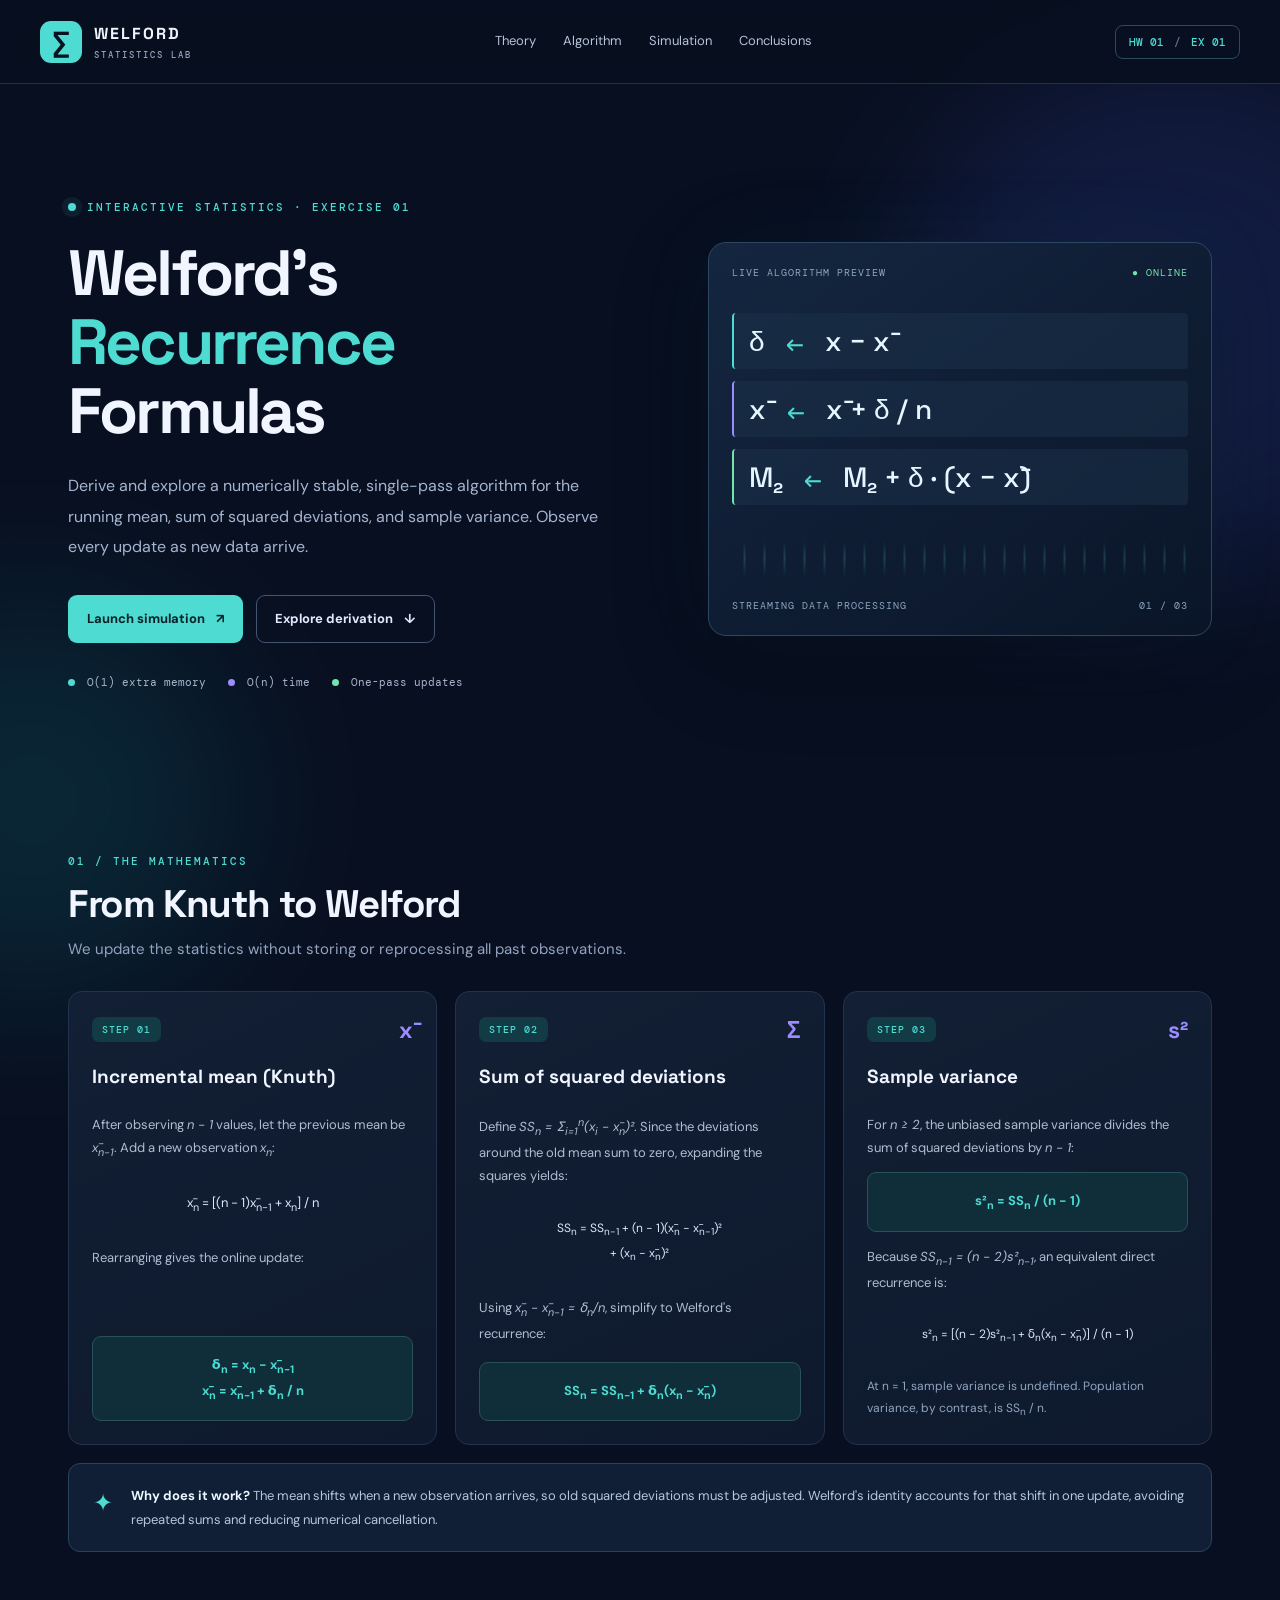
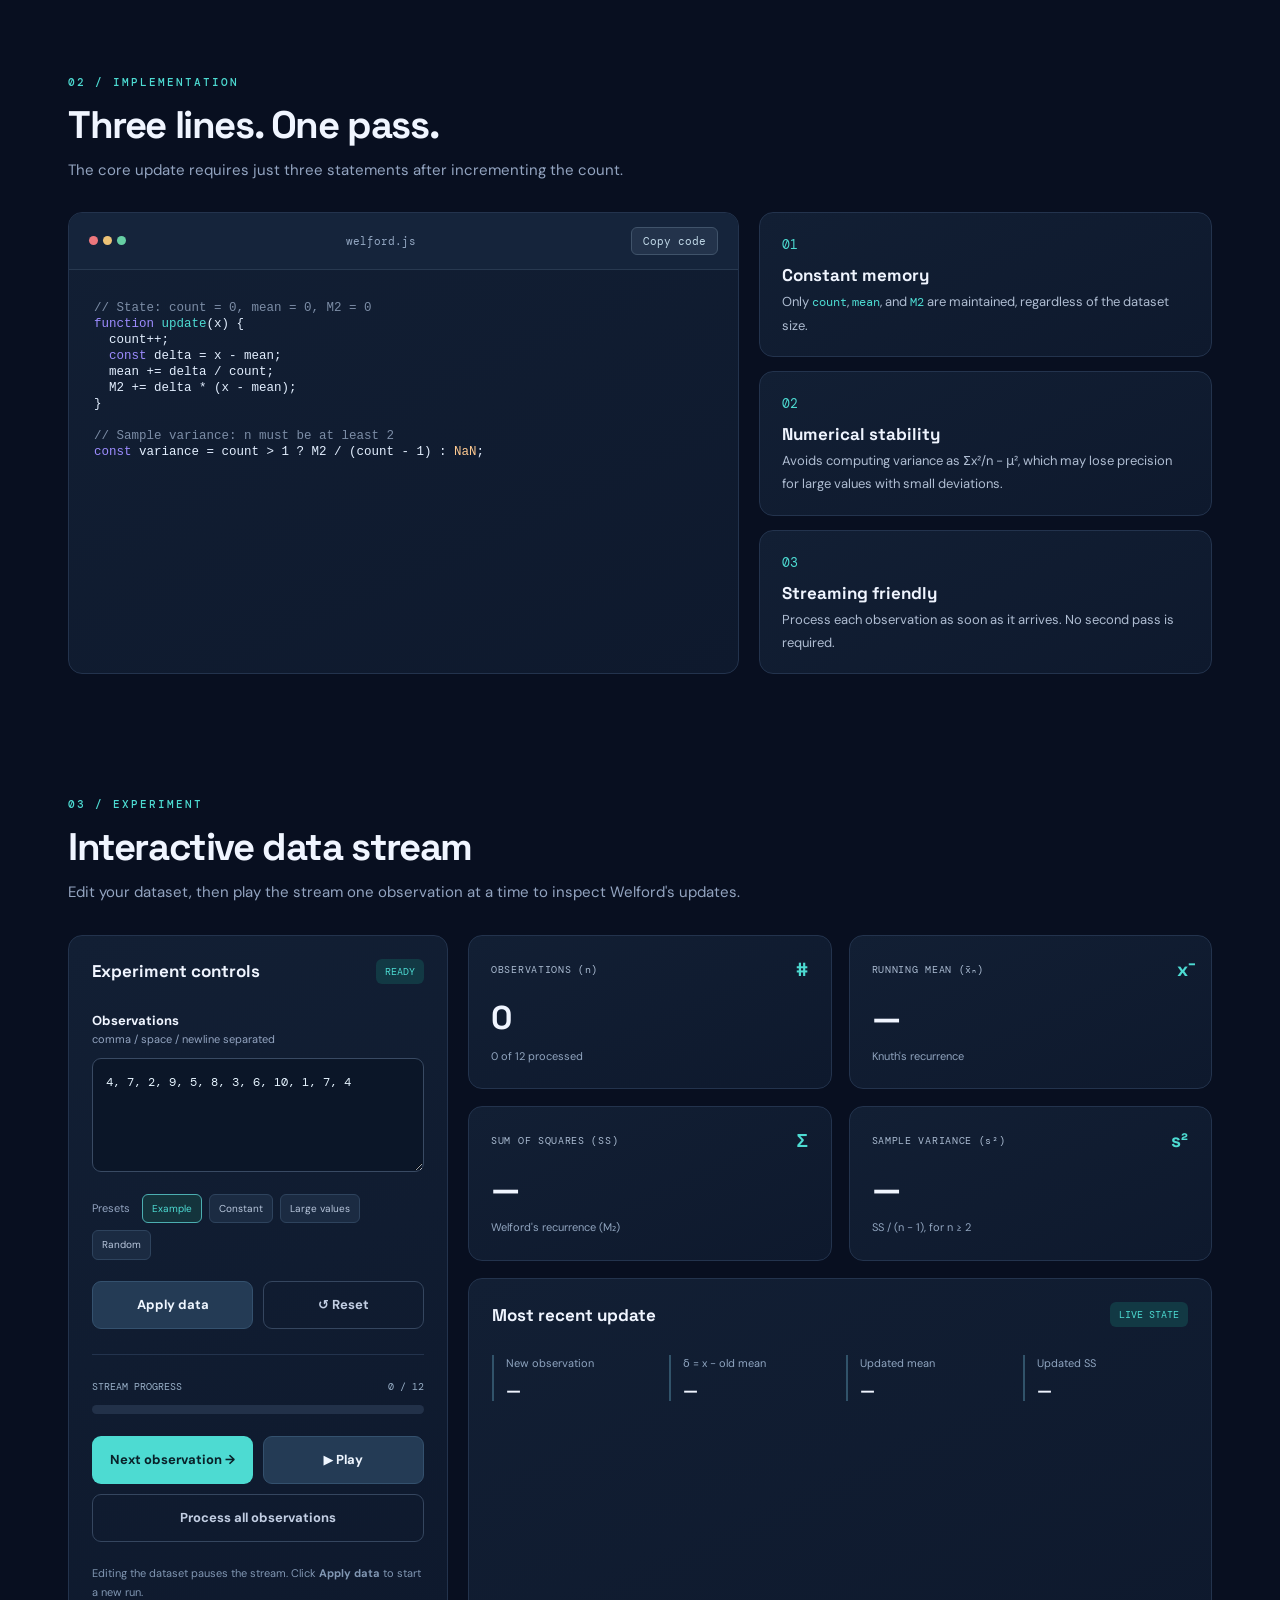
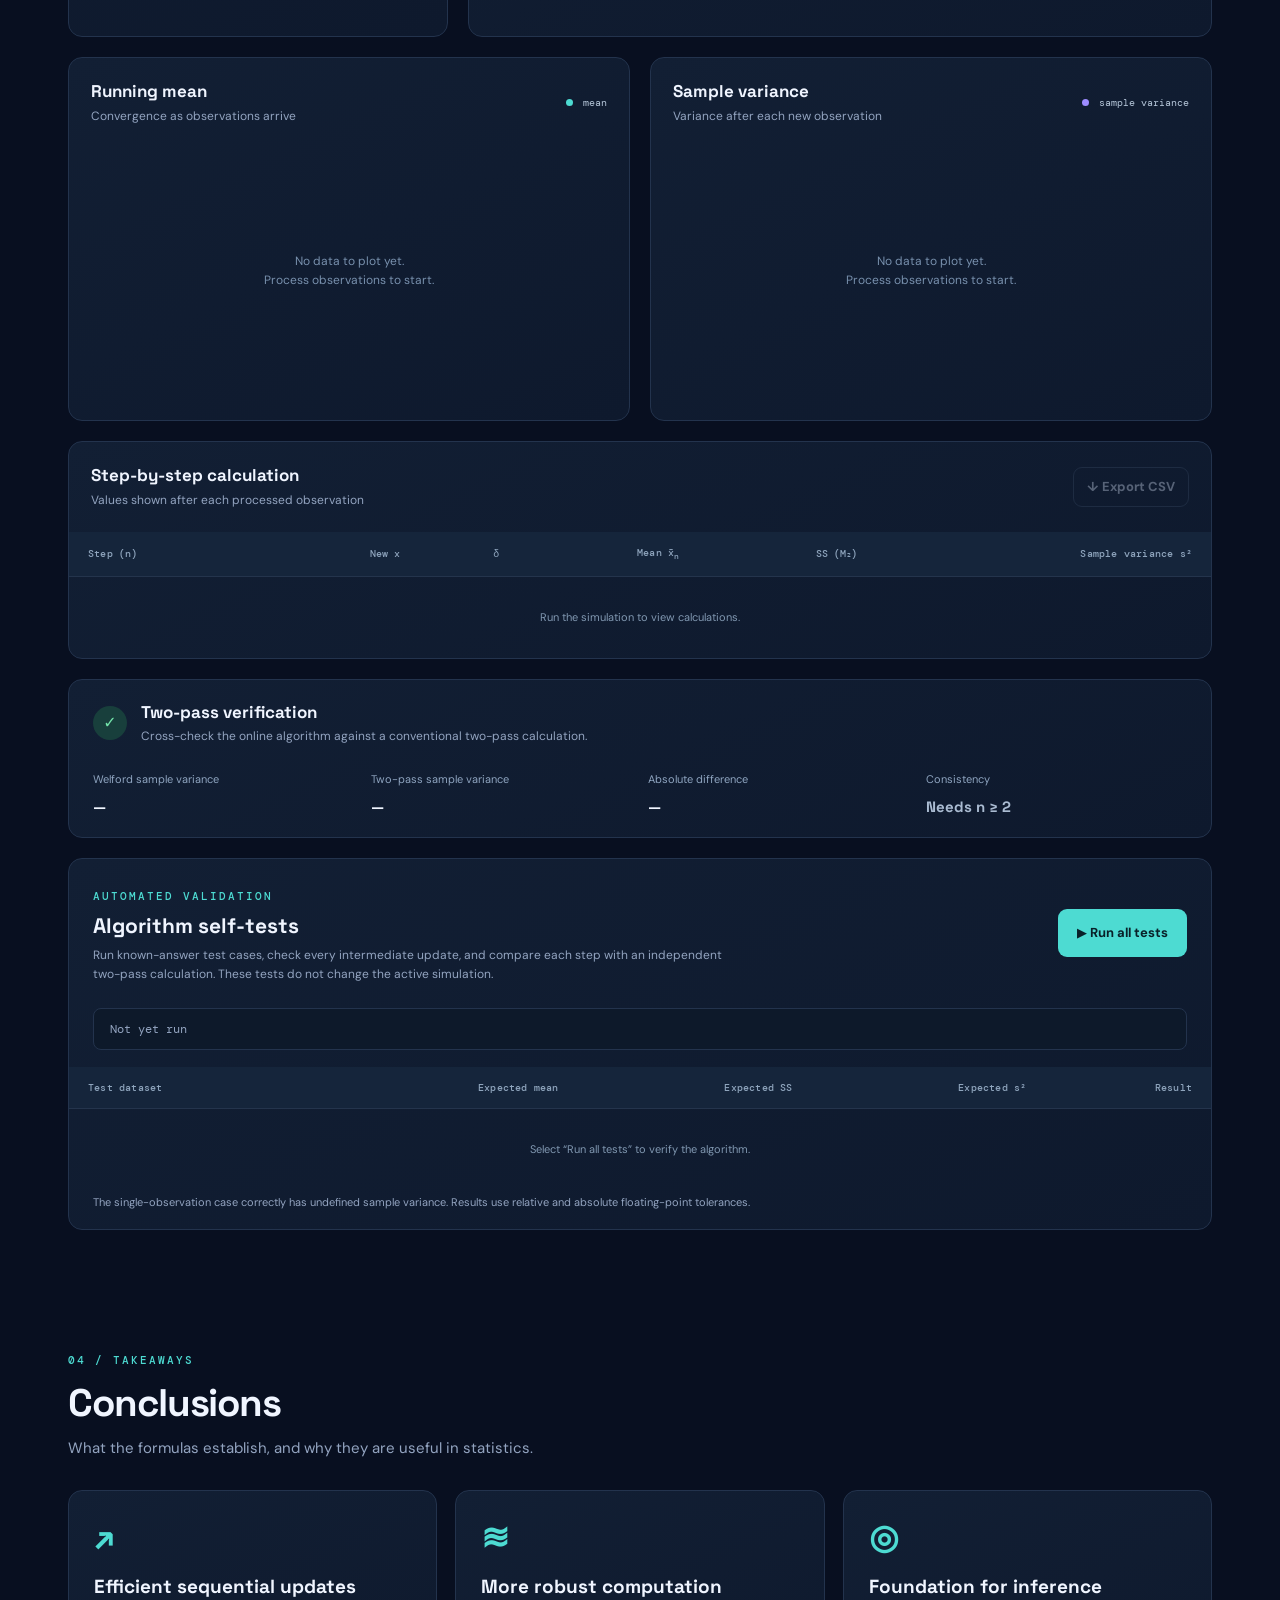
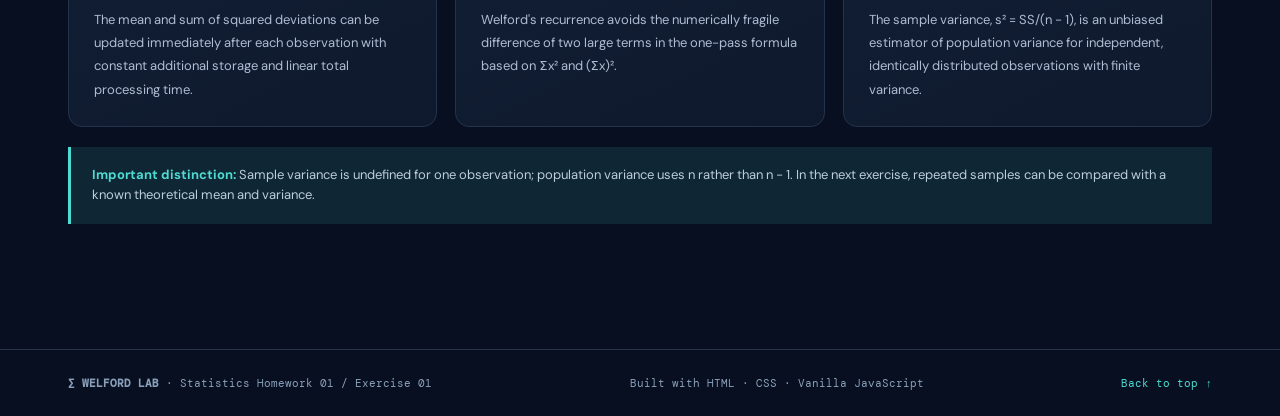
==== index.html @ f59b1888 "Add files via upload" ====
<!doctype html>
<html lang="en">
<head>
  <meta charset="utf-8">
  <meta name="viewport" content="width=device-width, initial-scale=1">
  <meta name="theme-color" content="#080f20">
  <meta name="description" content="An interactive statistical laboratory for deriving and exploring Welford's recurrence formulas for sum of squares and variance.">
  <title>Welford Lab | Statistics Homework 01 · Exercise 1</title>
  <link rel="stylesheet" href="styles.css">
  <script src="script.js" defer></script>
</head>
<body>
  <div class="ambient ambient-a" aria-hidden="true"></div>
  <div class="ambient ambient-b" aria-hidden="true"></div>
  <header class="site-header">
    <a class="brand" href="#top" aria-label="Welford Lab home"><span class="brand-symbol">∑</span><span><strong>WELFORD</strong><small>STATISTICS LAB</small></span></a>
    <nav class="nav-links" aria-label="Primary navigation">
      <a href="#theory">Theory</a><a href="#algorithm">Algorithm</a><a href="#simulation">Simulation</a><a href="#conclusions">Conclusions</a>
    </nav>
    <span class="header-tag">HW 01 <span class="tag-separator">/</span> EX 01</span>
  </header>

  <main id="top" class="container">
    <section class="hero" aria-labelledby="hero-title">
      <div class="hero-copy">
        <p class="eyebrow"><span class="pulse"></span> INTERACTIVE STATISTICS · EXERCISE 01</p>
        <h1 id="hero-title">Welford's <span>Recurrence</span> Formulas</h1>
        <p class="hero-description">Derive and explore a numerically stable, single-pass algorithm for the running mean, sum of squared deviations, and sample variance. Observe every update as new data arrive.</p>
        <div class="hero-actions"><a class="btn btn-primary" href="#simulation">Launch simulation <span aria-hidden="true">↗</span></a><a class="btn btn-ghost" href="#theory">Explore derivation <span aria-hidden="true">↓</span></a></div>
        <div class="hero-tags"><span><span class="dot cyan"></span> O(1) extra memory</span><span><span class="dot violet"></span> O(n) time</span><span><span class="dot green"></span> One-pass updates</span></div>
      </div>
      <div class="hero-visual" aria-hidden="true"><div class="visual-top"><span>LIVE ALGORITHM PREVIEW</span><span class="visual-live">● ONLINE</span></div><div class="formula-graphic"><div>δ <small>←</small> x − x̄</div><div>x̄ <small>←</small> x̄ + δ / n</div><div>M₂ <small>←</small> M₂ + δ · (x − x̄)</div></div><div class="signal" id="hero-signal"></div><div class="visual-bottom"><span>STREAMING DATA PROCESSING</span><span>01 / 03</span></div></div>
    </section>

    <section id="theory" class="section theory-section" aria-labelledby="theory-title">
      <div class="section-heading"><p class="section-kicker">01 / THE MATHEMATICS</p><h2 id="theory-title">From Knuth to Welford</h2><p>We update the statistics without storing or reprocessing all past observations.</p></div>
      <div class="theory-grid">
        <article class="panel theory-card"><div class="card-top"><span class="step-pill">STEP 01</span><span class="mini-icon">x̄</span></div><h3>Incremental mean (Knuth)</h3><p>After observing <em>n − 1</em> values, let the previous mean be <em>x̄<sub>n−1</sub></em>. Add a new observation <em>x<sub>n</sub></em>:</p><div class="math-line">x̄<sub>n</sub> = [(n − 1)x̄<sub>n−1</sub> + x<sub>n</sub>] / n</div><p>Rearranging gives the online update:</p><div class="math-highlight">δ<sub>n</sub> = x<sub>n</sub> − x̄<sub>n−1</sub><br>x̄<sub>n</sub> = x̄<sub>n−1</sub> + δ<sub>n</sub> / n</div></article>
        <article class="panel theory-card"><div class="card-top"><span class="step-pill">STEP 02</span><span class="mini-icon">Σ</span></div><h3>Sum of squared deviations</h3><p>Define <em>SS<sub>n</sub> = Σ<sub>i=1</sub><sup>n</sup>(x<sub>i</sub> − x̄<sub>n</sub>)²</em>. Since the deviations around the old mean sum to zero, expanding the squares yields:</p><div class="math-line multiline">SS<sub>n</sub> = SS<sub>n−1</sub> + (n − 1)(x̄<sub>n</sub> − x̄<sub>n−1</sub>)²<br>+ (x<sub>n</sub> − x̄<sub>n</sub>)²</div><p>Using <em>x̄<sub>n</sub> − x̄<sub>n−1</sub> = δ<sub>n</sub>/n</em>, simplify to Welford's recurrence:</p><div class="math-highlight">SS<sub>n</sub> = SS<sub>n−1</sub> + δ<sub>n</sub>(x<sub>n</sub> − x̄<sub>n</sub>)</div></article>
        <article class="panel theory-card"><div class="card-top"><span class="step-pill">STEP 03</span><span class="mini-icon">s²</span></div><h3>Sample variance</h3><p>For <em>n ≥ 2</em>, the unbiased sample variance divides the sum of squared deviations by <em>n − 1</em>:</p><div class="math-highlight">s²<sub>n</sub> = SS<sub>n</sub> / (n − 1)</div><p>Because <em>SS<sub>n−1</sub> = (n − 2)s²<sub>n−1</sub></em>, an equivalent direct recurrence is:</p><div class="math-line multiline">s²<sub>n</sub> = [(n − 2)s²<sub>n−1</sub> + δ<sub>n</sub>(x<sub>n</sub> − x̄<sub>n</sub>)] / (n − 1)</div><p class="note">At n = 1, sample variance is undefined. Population variance, by contrast, is SS<sub>n</sub> / n.</p></article>
      </div>
      <div class="insight"><span class="insight-icon">✦</span><p><strong>Why does it work?</strong> The mean shifts when a new observation arrives, so old squared deviations must be adjusted. Welford's identity accounts for that shift in one update, avoiding repeated sums and reducing numerical cancellation.</p></div>
    </section>

    <section id="algorithm" class="section" aria-labelledby="algorithm-title">
      <div class="section-heading"><p class="section-kicker">02 / IMPLEMENTATION</p><h2 id="algorithm-title">Three lines. One pass.</h2><p>The core update requires just three statements after incrementing the count.</p></div>
      <div class="code-layout"><div class="panel code-panel"><div class="code-header"><span><span class="code-circle red"></span><span class="code-circle amber"></span><span class="code-circle emerald"></span></span><span>welford.js</span><button class="copy-btn" id="copy-code" type="button">Copy code</button></div><pre><code id="code-content"><span class="code-comment">// State: count = 0, mean = 0, M2 = 0</span>
<span class="code-keyword">function</span> <span class="code-func">update</span>(x) {
  count++;
  <span class="code-keyword">const</span> delta = x - mean;
  mean += delta / count;
  M2 += delta * (x - mean);
}

<span class="code-comment">// Sample variance: n must be at least 2</span>
<span class="code-keyword">const</span> variance = count &gt; 1 ? M2 / (count - 1) : <span class="code-literal">NaN</span>;</code></pre></div>
      <div class="algorithm-aside"><div class="panel aside-feature"><span class="aside-number">01</span><h3>Constant memory</h3><p>Only <code>count</code>, <code>mean</code>, and <code>M2</code> are maintained, regardless of the dataset size.</p></div><div class="panel aside-feature"><span class="aside-number">02</span><h3>Numerical stability</h3><p>Avoids computing variance as Σx²/n − μ², which may lose precision for large values with small deviations.</p></div><div class="panel aside-feature"><span class="aside-number">03</span><h3>Streaming friendly</h3><p>Process each observation as soon as it arrives. No second pass is required.</p></div></div></div>
    </section>

    <section id="simulation" class="section" aria-labelledby="simulation-title">
      <div class="section-heading"><p class="section-kicker">03 / EXPERIMENT</p><h2 id="simulation-title">Interactive data stream</h2><p>Edit your dataset, then play the stream one observation at a time to inspect Welford's updates.</p></div>
      <div class="sim-layout"><div class="panel controls-panel"><div class="panel-heading"><h3>Experiment controls</h3><span class="status-label" id="stream-status">READY</span></div><label for="dataset">Observations <span class="label-secondary">comma / space / newline separated</span></label><textarea id="dataset" spellcheck="false" rows="4">4, 7, 2, 9, 5, 8, 3, 6, 10, 1, 7, 4</textarea><div id="dataset-error" class="error" role="alert" hidden></div><div class="preset-row"><span>Presets</span><button type="button" class="preset active" data-preset="default">Example</button><button type="button" class="preset" data-preset="constant">Constant</button><button type="button" class="preset" data-preset="large">Large values</button><button type="button" class="preset" data-preset="random">Random</button></div><div class="button-row"><button id="apply-btn" class="btn btn-secondary" type="button">Apply data</button><button id="reset-btn" class="btn btn-outline" type="button">↺ Reset</button></div><div class="control-divider"></div><div class="stream-label"><span>STREAM PROGRESS</span><span id="stream-progress-text">0 / 12</span></div><div class="progress-track" role="progressbar" id="progressbar" aria-label="Processed observations" aria-valuemin="0" aria-valuemax="12" aria-valuenow="0"><div id="progress-fill" class="progress-fill"></div></div><div class="button-row main-controls"><button id="next-btn" class="btn btn-primary" type="button">Next observation →</button><button id="play-btn" class="btn btn-secondary" type="button">▶ Play</button></div><button id="all-btn" class="btn btn-outline full-width" type="button">Process all observations</button><p class="subtle-hint">Editing the dataset pauses the stream. Click <strong>Apply data</strong> to start a new run.</p></div>
      <div class="metrics-area"><div class="metric-grid"><article class="panel metric"><div class="metric-title"><span>OBSERVATIONS (n)</span><span class="metric-icon">#</span></div><strong id="metric-count">0</strong><small id="metric-count-detail">No observations processed</small></article><article class="panel metric"><div class="metric-title"><span>RUNNING MEAN (x̄ₙ)</span><span class="metric-icon">x̄</span></div><strong id="metric-mean">—</strong><small>Knuth's recurrence</small></article><article class="panel metric"><div class="metric-title"><span>SUM OF SQUARES (SS)</span><span class="metric-icon">Σ</span></div><strong id="metric-m2">—</strong><small>Welford's recurrence (M₂)</small></article><article class="panel metric"><div class="metric-title"><span>SAMPLE VARIANCE (s²)</span><span class="metric-icon">s²</span></div><strong id="metric-variance">—</strong><small>SS / (n − 1), for n ≥ 2</small></article></div><div class="panel update-panel"><div class="panel-heading"><h3>Most recent update</h3><span class="code-badge">LIVE STATE</span></div><div class="update-grid"><div><span>New observation</span><strong id="last-x">—</strong></div><div><span>δ = x − old mean</span><strong id="last-delta">—</strong></div><div><span>Updated mean</span><strong id="last-mean">—</strong></div><div><span>Updated SS</span><strong id="last-m2">—</strong></div></div></div></div></div>
      <div class="chart-grid"><article class="panel chart-panel"><div class="panel-heading"><div><h3>Running mean</h3><p>Convergence as observations arrive</p></div><span class="legend"><span class="legend-dot mean-dot"></span> mean</span></div><div id="mean-chart" class="chart-container" role="img" aria-label="Line chart showing the running mean; process observations to populate it"></div></article><article class="panel chart-panel"><div class="panel-heading"><div><h3>Sample variance</h3><p>Variance after each new observation</p></div><span class="legend"><span class="legend-dot variance-dot"></span> sample variance</span></div><div id="variance-chart" class="chart-container" role="img" aria-label="Line chart showing the sample variance; process at least two observations to populate it"></div></article></div>
      <div class="panel results-panel"><div class="panel-heading table-title"><div><h3>Step-by-step calculation</h3><p>Values shown after each processed observation</p></div><button id="export-btn" class="btn btn-outline export-btn" type="button" disabled>↓ Export CSV</button></div><div class="table-wrap"><table><thead><tr><th>Step (n)</th><th>New x</th><th>δ</th><th>Mean x̄<sub>n</sub></th><th>SS (M₂)</th><th>Sample variance s²</th></tr></thead><tbody id="results-body"><tr><td colspan="6" class="empty-table">Run the simulation to view calculations.</td></tr></tbody></table></div></div>
      <div class="panel validation-panel"><div class="validation-header"><span class="validation-icon">✓</span><div><h3>Two-pass verification</h3><p>Cross-check the online algorithm against a conventional two-pass calculation.</p></div></div><div class="validation-values"><div><span>Welford sample variance</span><strong id="check-welford">—</strong></div><div><span>Two-pass sample variance</span><strong id="check-classic">—</strong></div><div><span>Absolute difference</span><strong id="check-diff">—</strong></div><div class="verification-result"><span>Consistency</span><strong id="check-status">Awaiting data</strong></div></div></div>
      <div class="panel test-panel" id="tests"><div class="test-heading"><div><span class="section-kicker">AUTOMATED VALIDATION</span><h3>Algorithm self-tests</h3><p>Run known-answer test cases, check every intermediate update, and compare each step with an independent two-pass calculation. These tests do not change the active simulation.</p></div><button class="btn btn-primary" type="button" id="run-tests-btn">▶ Run all tests</button></div><div class="test-summary" id="test-summary" aria-live="polite">Not yet run</div><div class="table-wrap"><table><thead><tr><th>Test dataset</th><th>Expected mean</th><th>Expected SS</th><th>Expected s²</th><th>Result</th></tr></thead><tbody id="test-results"><tr><td colspan="5" class="empty-table">Select “Run all tests” to verify the algorithm.</td></tr></tbody></table></div><p class="test-footnote">The single-observation case correctly has undefined sample variance. Results use relative and absolute floating-point tolerances.</p></div>
    </section>

    <section id="conclusions" class="section conclusion-section" aria-labelledby="conclusion-title"><div class="section-heading"><p class="section-kicker">04 / TAKEAWAYS</p><h2 id="conclusion-title">Conclusions</h2><p>What the formulas establish, and why they are useful in statistics.</p></div><div class="conclusion-grid"><article class="panel conclusion-card"><span class="conclusion-symbol">↗</span><h3>Efficient sequential updates</h3><p>The mean and sum of squared deviations can be updated immediately after each observation with constant additional storage and linear total processing time.</p></article><article class="panel conclusion-card"><span class="conclusion-symbol">≋</span><h3>More robust computation</h3><p>Welford's recurrence avoids the numerically fragile difference of two large terms in the one-pass formula based on Σx² and (Σx)².</p></article><article class="panel conclusion-card"><span class="conclusion-symbol">◎</span><h3>Foundation for inference</h3><p>The sample variance, s² = SS/(n − 1), is an unbiased estimator of population variance for independent, identically distributed observations with finite variance.</p></article></div><div class="footer-note"><strong>Important distinction:</strong> Sample variance is undefined for one observation; population variance uses n rather than n − 1. In the next exercise, repeated samples can be compared with a known theoretical mean and variance.</div></section>
  </main>
  <footer class="site-footer"><div class="footer-inner"><span><strong>∑ WELFORD LAB</strong> · Statistics Homework 01 / Exercise 01</span><span>Built with HTML · CSS · Vanilla JavaScript</span><a href="#top">Back to top ↑</a></div></footer>
</body>
</html>
---- styles.css ----
@import url('https://fonts.googleapis.com/css2?family=DM+Mono:wght@400;500&family=DM+Sans:wght@400;500;600;700;800&family=Space+Grotesk:wght@400;500;600;700&display=swap');
:root{color-scheme:dark;--bg:#080f20;--surface:#101b30;--surface-2:#142138;--border:#23334d;--muted:#93a4c0;--text:#f0f5ff;--cyan:#4ddbd2;--violet:#9d8cff;--green:#73e4aa;--font:'DM Sans',system-ui,sans-serif;--mono:'DM Mono',monospace}*{box-sizing:border-box}html{scroll-behavior:smooth}body{margin:0;background:var(--bg);color:var(--text);font-family:var(--font);line-height:1.55;overflow-x:hidden}button,textarea{font:inherit}button{cursor:pointer}button:disabled{opacity:.4;cursor:not-allowed}a{color:inherit;text-decoration:none}a:focus-visible,button:focus-visible,textarea:focus-visible{outline:2px solid var(--cyan);outline-offset:3px}::selection{background:#3d7c8c;color:white}.ambient{position:absolute;pointer-events:none;filter:blur(80px);opacity:.2;border-radius:50%;z-index:-1}.ambient-a{top:60px;right:-180px;background:#3d51c5;width:560px;height:520px}.ambient-b{top:600px;left:-180px;background:#137f88;width:420px;height:400px}.site-header{height:84px;padding:0 max(32px,calc((100vw - 1200px)/2));display:flex;align-items:center;gap:46px;border-bottom:1px solid #20304a;background:#080f20dd;backdrop-filter:blur(10px);position:sticky;top:0;z-index:20}.brand{display:flex;align-items:center;gap:12px;line-height:1.1;flex-shrink:0}.brand-symbol{display:grid;place-items:center;font:700 29px 'Space Grotesk',sans-serif;color:#081321;background:var(--cyan);height:42px;width:42px;border-radius:11px}.brand strong{letter-spacing:2px;font:700 16px 'Space Grotesk',sans-serif}.brand small{display:block;color:var(--muted);font:500 9px var(--mono);letter-spacing:2px;margin-top:5px}.nav-links{display:flex;gap:27px;margin:auto}.nav-links a{font-size:13px;color:#b6c3d8;transition:color .2s}.nav-links a:hover{color:var(--cyan)}.header-tag{flex-shrink:0;color:var(--cyan);border:1px solid #2a4d59;border-radius:8px;padding:9px 13px;font:500 11px var(--mono)}.tag-separator{color:#61778b;margin:0 3px}.container{max-width:1200px;padding:0 28px;margin:auto}.hero{display:grid;grid-template-columns:1.07fr .93fr;gap:60px;align-items:center;padding:105px 0 112px}.eyebrow,.section-kicker{font:500 11px var(--mono);letter-spacing:2px;color:var(--cyan)}.eyebrow{display:flex;align-items:center;gap:11px}.pulse{width:8px;height:8px;border-radius:50%;background:var(--cyan);box-shadow:0 0 0 6px #4ddbd213}.hero h1{font:700 clamp(44px,5vw,70px)/1.08 'Space Grotesk',sans-serif;letter-spacing:-2.8px;margin:25px 0}.hero h1 span{color:var(--cyan)}.hero-description{color:#a5b5d0;font-size:16px;max-width:545px;line-height:1.9}.hero-actions{display:flex;gap:13px;margin:32px 0}.btn{border-radius:9px;border:1px solid transparent;font-weight:700;font-size:13px;padding:13px 18px;display:inline-flex;align-items:center;justify-content:center;gap:11px;white-space:nowrap;transition:background .2s,transform .2s,border-color .2s}.btn:not(:disabled):hover{transform:translateY(-2px)}.btn-primary{background:var(--cyan);color:#092129}.btn-primary:hover{background:#85eee5}.btn-ghost{background:transparent;border-color:#435570;color:#e0eaff}.btn-ghost:hover,.btn-outline:hover{background:#21314a}.btn-secondary{background:#243b55;border-color:#34516e;color:#eff6ff}.btn-secondary:hover{background:#2a4866}.btn-outline{background:transparent;border-color:#35465f;color:#c2cee3}.hero-tags{display:flex;gap:22px;flex-wrap:wrap;color:#a7b5cf;font:11px var(--mono)}.dot{display:inline-block;width:7px;height:7px;border-radius:50%;margin-right:5px}.cyan{background:var(--cyan)}.violet{background:var(--violet)}.green{background:var(--green)}.hero-visual{background:linear-gradient(145deg,#142640,#0a1528);border:1px solid #2d4762;border-radius:18px;padding:23px;min-height:350px;box-shadow:0 22px 100px #0003,0 0 95px #4ddbd20b}.visual-top,.visual-bottom{display:flex;justify-content:space-between;font:10px var(--mono);color:#8da4bf;letter-spacing:1px}.visual-live{color:var(--green)}.formula-graphic{font:500 clamp(19px,2.6vw,28px) 'Space Grotesk',sans-serif;display:grid;gap:12px;margin:34px 0;color:#e4f6ff}.formula-graphic>div{padding:10px 15px;background:#1c314a88;border-left:2px solid var(--cyan);border-radius:4px}.formula-graphic>div:nth-child(2){border-color:var(--violet)}.formula-graphic>div:nth-child(3){border-color:var(--green)}.formula-graphic small{color:var(--cyan);font-size:.8em;padding:0 14px}.signal{height:38px;opacity:.75;margin:22px 0;background:repeating-linear-gradient(90deg,transparent 0 11px,#4ddbd247 12px,#4ddbd247 13px,transparent 14px 20px);mask-image:linear-gradient(transparent 5%,#000 50%,transparent 100%)}.section{padding:42px 0 70px;scroll-margin-top:100px}.section-heading{margin-bottom:30px}.section-heading h2{font:700 clamp(30px,3vw,43px) 'Space Grotesk',sans-serif;letter-spacing:-1.4px;margin:10px 0}.section-heading>p:last-child{font-size:15px;color:var(--muted);margin:0}.panel{background:linear-gradient(155deg,#121f34,#0e192d);border:1px solid var(--border);border-radius:14px}.theory-grid{display:grid;grid-template-columns:repeat(3,minmax(0,1fr));gap:18px}.theory-card{padding:23px;display:flex;flex-direction:column}.card-top,.panel-heading{display:flex;align-items:center;justify-content:space-between;gap:15px}.step-pill{font:500 10px var(--mono);letter-spacing:1px;color:var(--cyan);background:#123b45;padding:6px 10px;border-radius:7px}.mini-icon{color:var(--violet);font:700 23px 'Space Grotesk',sans-serif}.theory-card h3,.aside-feature h3,.conclusion-card h3{font:700 19px 'Space Grotesk',sans-serif;line-height:1.3;margin:20px 0 10px}.theory-card p,.aside-feature p,.conclusion-card p{color:#afbdd2;font-size:13px;line-height:1.8}.math-line,.math-highlight{font-size:13px;line-height:1.85;text-align:center;padding:16px 10px;overflow-wrap:anywhere}.math-line{color:#dce6fb}.math-highlight{color:var(--cyan);background:#102e3a;border:1px solid #28515c;border-radius:9px;margin-top:auto;font-weight:700}.multiline{font-size:12px}.theory-card .note{font-size:12px;color:#90a5c0;margin-bottom:0}.insight{display:flex;align-items:flex-start;gap:18px;padding:20px 24px;background:#101f35;border:1px solid #2a435c;border-radius:12px;margin-top:18px}.insight-icon{font-size:24px;color:var(--cyan)}.insight p{margin:0;font-size:13px;line-height:1.8;color:#b6c6dd}.insight strong{color:#edf7ff}.code-layout{display:grid;grid-template-columns:1.48fr 1fr;gap:20px}.code-panel{overflow:hidden}.code-header{display:flex;justify-content:space-between;align-items:center;border-bottom:1px solid #283950;background:#15243b;padding:14px 20px;font:11px var(--mono);color:#94a8c3}.code-circle{display:inline-block;width:9px;height:9px;border-radius:50%;margin-right:5px}.red{background:#ed777d}.amber{background:#ecc276}.emerald{background:#66cfa4}.copy-btn{border:1px solid #40536a;background:#23334b;color:#c0d8e7;border-radius:6px;padding:6px 11px;font:11px var(--mono)}.copy-btn:hover{background:#30445f}pre{overflow-x:auto;margin:0;padding:29px 25px;line-height:2.1;font:12.5px var(--mono);color:#e3efff}.code-comment{color:#7c8da6}.code-keyword{color:var(--violet)}.code-func{color:var(--cyan)}.code-literal{color:#ffca91}.algorithm-aside{display:grid;gap:14px}.aside-feature{padding:19px 22px}.aside-number{color:var(--cyan);font:13px var(--mono)}.aside-feature h3{margin:7px 0 4px;font-size:17px}.aside-feature p{margin:0}.aside-feature code{font:12px var(--mono);color:var(--cyan)}.sim-layout{display:grid;grid-template-columns:380px minmax(0,1fr);gap:20px}.controls-panel{padding:23px}.panel-heading h3{font:700 17px 'Space Grotesk',sans-serif;margin:0}.panel-heading p{font-size:12px;color:var(--muted);margin:5px 0 0}.status-label,.code-badge{font:10px var(--mono);color:var(--cyan);background:#123944;border-radius:6px;padding:6px 9px}.controls-panel label{display:block;font-weight:700;font-size:13px;margin:27px 0 10px}.label-secondary{display:block;font-size:11px;color:var(--muted);font-weight:400}.controls-panel textarea{width:100%;resize:vertical;min-height:100px;border:1px solid #394a63;border-radius:9px;background:#0b1628;color:#e6f4ff;padding:13px;font:12px/1.8 var(--mono)}.error{color:#ffb1b4;font-size:12px;margin:8px 0}.preset-row{display:flex;gap:7px;align-items:center;flex-wrap:wrap;margin:14px 0 21px}.preset-row>span{color:var(--muted);font-size:11px;margin-right:5px}.preset{background:#1b2b42;border:1px solid #2e435d;border-radius:6px;padding:6px 9px;color:#b9c7dd;font-size:10px}.preset:hover,.preset.active{border-color:#4caeb1;color:var(--cyan);background:#14343c}.button-row{display:flex;gap:10px}.button-row .btn{flex:1;min-width:0}.control-divider{height:1px;background:var(--border);margin:25px 0}.stream-label{font:10px var(--mono);color:#99b0c8;display:flex;justify-content:space-between;margin-bottom:12px}.progress-track{height:9px;border-radius:20px;background:#223149;overflow:hidden;margin-bottom:22px}.progress-fill{height:100%;width:0;background:linear-gradient(90deg,var(--cyan),var(--violet));border-radius:20px;transition:width .25s}.main-controls{margin-bottom:10px}.full-width{width:100%}.subtle-hint{color:#8197b3;font-size:11px;line-height:1.7;margin-top:22px}.metrics-area{display:grid;grid-template-rows:auto 1fr;gap:17px;min-width:0}.metric-grid{display:grid;grid-template-columns:repeat(2,minmax(0,1fr));gap:17px}.metric{padding:21px 22px;min-width:0}.metric-title{display:flex;justify-content:space-between;align-items:center;font:10px var(--mono);color:#aabbd1;letter-spacing:.7px;gap:10px}.metric-icon{font:700 19px 'Space Grotesk',sans-serif;color:var(--cyan)}.metric strong{font:700 clamp(24px,3vw,33px) 'Space Grotesk',sans-serif;display:block;margin:15px 0 4px;overflow-wrap:anywhere}.metric small{font-size:11px;color:#91a5bf}.update-panel{padding:23px}.update-grid{display:grid;grid-template-columns:repeat(4,minmax(0,1fr));margin-top:28px;gap:12px}.update-grid>div{border-left:2px solid #31536a;padding-left:12px;min-width:0}.update-grid span,.validation-values span{color:#8fa5c0;font-size:11px;display:block}.update-grid strong{font:700 17px 'Space Grotesk',sans-serif;display:block;margin-top:7px;overflow-wrap:anywhere}.chart-grid{display:grid;grid-template-columns:1fr 1fr;gap:20px;margin-top:20px}.chart-panel{padding:22px;min-width:0}.legend{font:10px var(--mono);color:#b6c7da;white-space:nowrap}.legend-dot{display:inline-block;width:7px;height:7px;border-radius:50%;margin-right:4px}.mean-dot{background:var(--cyan)}.variance-dot{background:var(--violet)}.chart-container{height:255px;position:relative;margin-top:18px}.chart-container svg{width:100%;height:100%;display:block;overflow:visible}.results-panel{margin-top:20px;overflow:hidden}.table-title{padding:22px}.export-btn{padding:9px 13px}.table-wrap{overflow-x:auto}table{border-collapse:collapse;width:100%;font-size:12px;text-align:right;white-space:nowrap}th{font:500 10px var(--mono);letter-spacing:.2px;color:#8fa5bd;background:#15253b;padding:14px 19px}td{padding:12px 19px;border-top:1px solid #24344c;color:#dce7f4;font-family:var(--mono);font-size:11px}th:first-child,td:first-child{text-align:left}tbody tr:hover{background:#192d43}.empty-table{text-align:center!important;padding:32px;color:#8198b1;font-family:var(--font)}.validation-panel{margin-top:20px;padding:21px 24px}.validation-header{display:flex;align-items:center;gap:14px}.validation-header h3{font:700 17px 'Space Grotesk',sans-serif;margin:0}.validation-header p{font-size:12px;color:var(--muted);margin:4px 0 0}.validation-icon{color:var(--green);background:#183f3c;border-radius:50%;height:34px;width:34px;display:grid;place-items:center;flex-shrink:0}.validation-values{display:grid;grid-template-columns:repeat(4,minmax(0,1fr));gap:16px;margin-top:25px}.validation-values strong{display:block;font:700 15px 'Space Grotesk',sans-serif;margin-top:9px;overflow-wrap:anywhere}.verification-result strong{color:var(--green)}.conclusion-grid{display:grid;grid-template-columns:repeat(3,1fr);gap:18px}.conclusion-card{padding:25px}.conclusion-symbol{color:var(--cyan);font:700 34px 'Space Grotesk',sans-serif}.conclusion-card h3{margin:16px 0 8px}.conclusion-card p{margin:0}.footer-note{background:#0f2634;border-left:3px solid var(--cyan);padding:18px 21px;color:#bdcde0;font-size:13px;margin-top:20px}.footer-note strong{color:var(--cyan)}.site-footer{border-top:1px solid #27354b;margin-top:55px}.footer-inner{max-width:1200px;padding:26px 28px;margin:auto;display:flex;justify-content:space-between;gap:15px;flex-wrap:wrap;font:11px var(--mono);color:#8aa0ba}.footer-inner a{color:var(--cyan)}
@media(max-width:1000px){.site-header{padding:0 25px;gap:20px}.nav-links{gap:14px}.hero{gap:25px}.sim-layout{grid-template-columns:320px minmax(0,1fr)}.update-grid{grid-template-columns:repeat(2,1fr)}.metric{padding:17px}.metric strong{font-size:26px}}@media(max-width:760px){.site-header{height:73px}.nav-links{display:none}.header-tag{margin-left:auto}.container{padding:0 18px}.hero{grid-template-columns:1fr;padding:64px 0}.hero h1{font-size:48px}.hero-visual{min-height:0}.theory-grid,.code-layout,.sim-layout,.chart-grid,.conclusion-grid{grid-template-columns:1fr}.algorithm-aside{grid-template-columns:1fr}.validation-values{grid-template-columns:repeat(2,minmax(0,1fr))}.section{padding:35px 0 50px}.metric strong{font-size:30px}}@media(max-width:460px){.hero h1{font-size:41px}.hero-actions,.hero-tags{gap:9px}.hero-actions .btn{font-size:11px;padding:12px}.metric-grid{gap:10px}.metric{padding:15px}.metric-title{font-size:9px}.metric strong{font-size:23px}.update-grid{grid-template-columns:repeat(2,minmax(0,1fr))}.validation-values{grid-template-columns:1fr 1fr}.table-title{align-items:start}.export-btn{font-size:10px;padding:7px}.brand strong{font-size:13px}.brand small{font-size:8px}.header-tag{font-size:9px;padding:7px}}
@media(prefers-reduced-motion:reduce){html{scroll-behavior:auto}*,*:before,*:after{transition-duration:.01ms!important;animation-duration:.01ms!important}}

.test-panel{margin-top:20px;overflow:hidden}.test-heading{padding:24px;display:flex;align-items:center;justify-content:space-between;gap:22px}.test-heading h3{font:700 21px 'Space Grotesk',sans-serif;margin:5px 0 7px}.test-heading p{max-width:650px;color:var(--muted);font-size:12px;margin:0}.test-summary{margin:0 24px 17px;padding:12px 16px;border:1px solid var(--border);border-radius:8px;font:12px var(--mono);background:#0d192a;color:var(--muted)}.test-pass{color:#73e4aa!important}.test-fail{color:#ff9f9f!important}.test-footnote{color:var(--muted);font-size:11px;padding:4px 24px 18px;margin:0}@media(max-width:600px){.test-heading{align-items:stretch;flex-direction:column}}
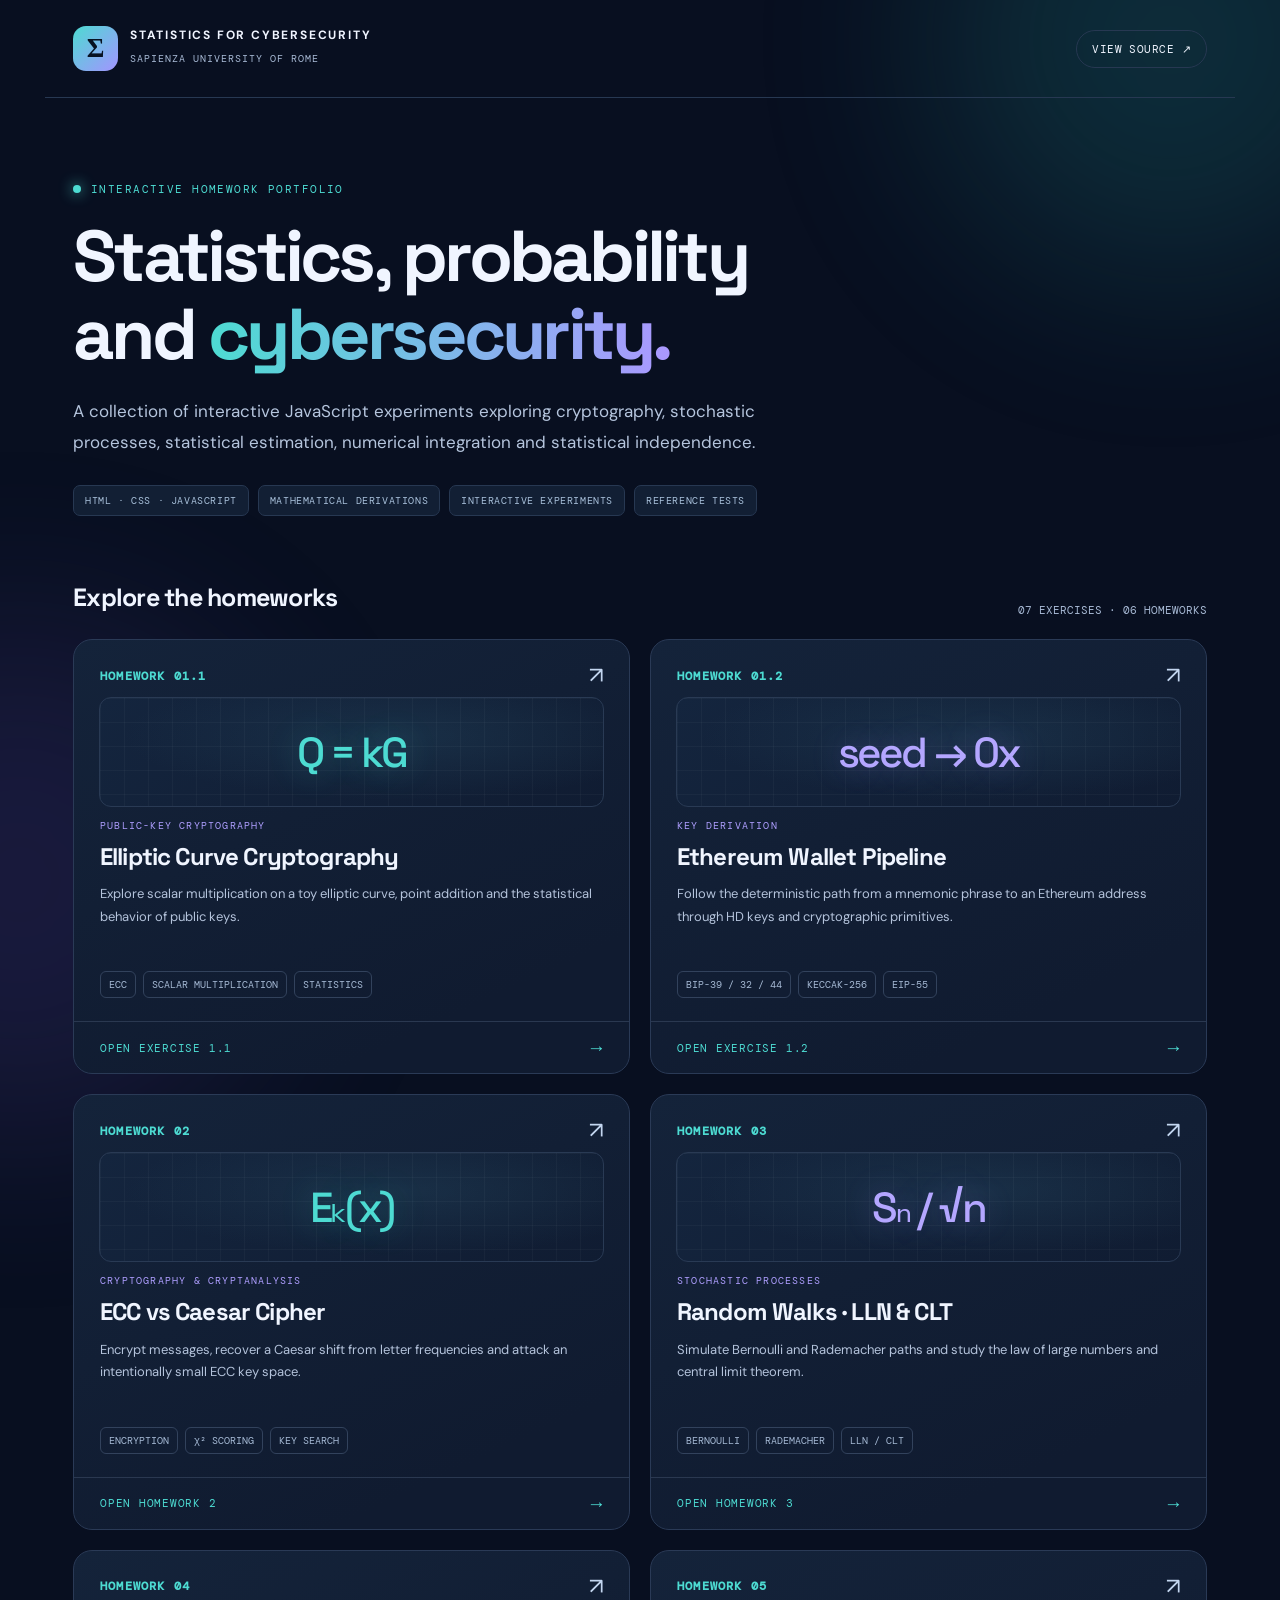
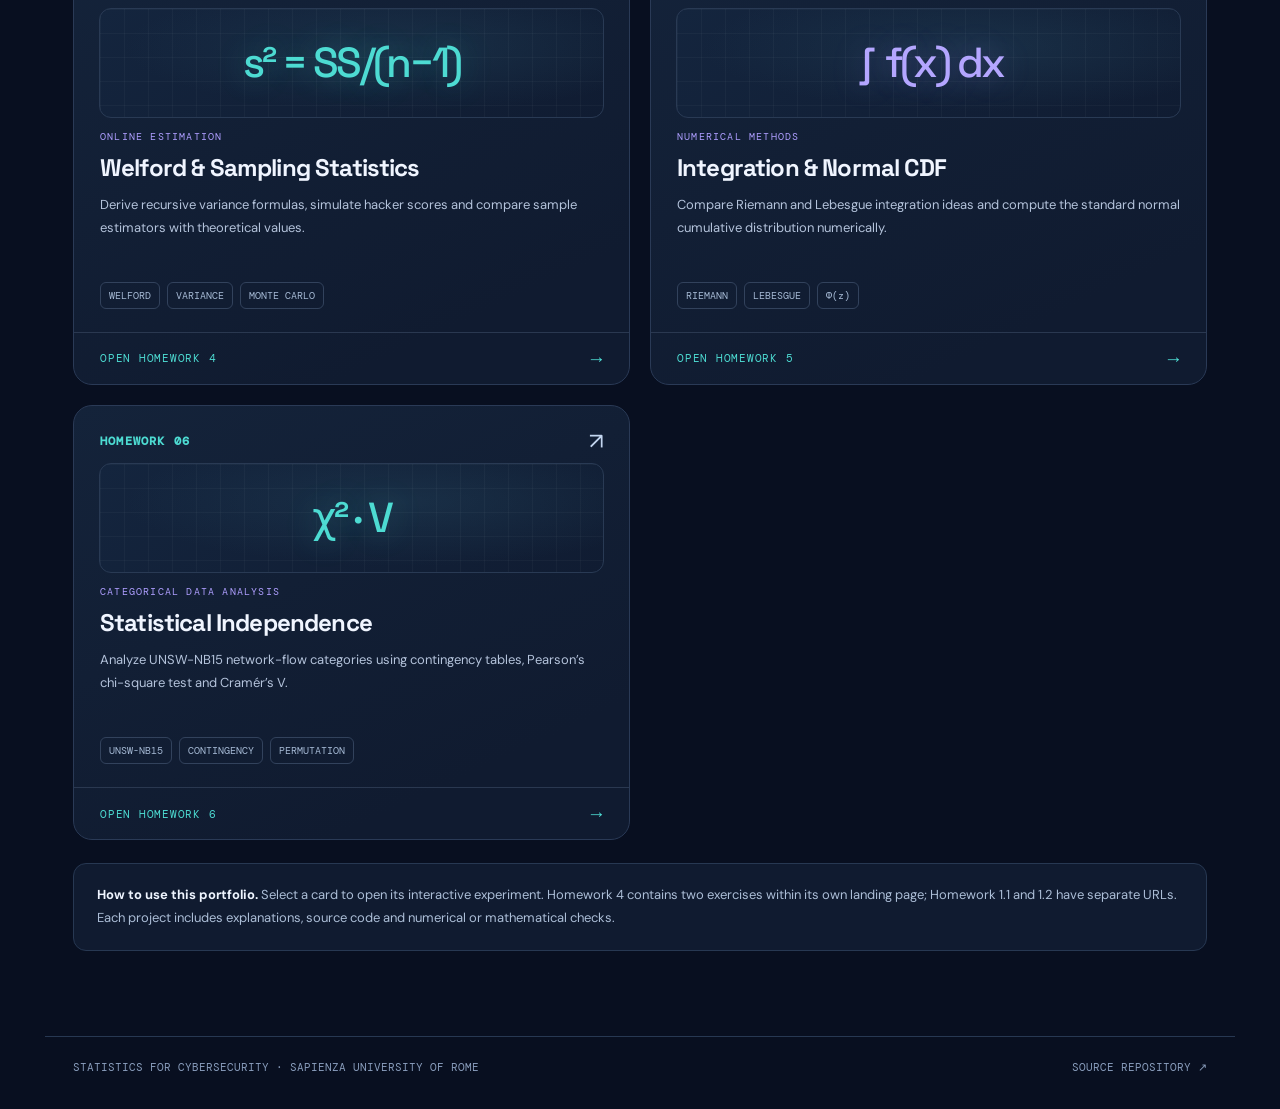
==== commit 8c9a818f: "Add files via upload" ====
--- a/index.html
+++ b/index.html
@@ -1,74 +1,141 @@
-<!doctype html>
+<!DOCTYPE html>
 <html lang="en">
 <head>
-  <meta charset="utf-8">
-  <meta name="viewport" content="width=device-width, initial-scale=1">
+  <meta charset="UTF-8">
+  <meta name="viewport" content="width=device-width, initial-scale=1.0">
+  <meta name="description" content="Statistics for Cybersecurity — interactive homework portfolio, Sapienza University of Rome.">
   <meta name="theme-color" content="#080f20">
-  <meta name="description" content="An interactive statistical laboratory for deriving and exploring Welford's recurrence formulas for sum of squares and variance.">
-  <title>Welford Lab | Statistics Homework 01 · Exercise 1</title>
-  <link rel="stylesheet" href="styles.css">
-  <script src="script.js" defer></script>
+  <title>Statistics for Cybersecurity | Homework Portfolio</title>
+  <link rel="preconnect" href="https://fonts.googleapis.com">
+  <link rel="preconnect" href="https://fonts.gstatic.com" crossorigin>
+  <link href="https://fonts.googleapis.com/css2?family=DM+Mono:wght@400;500&family=DM+Sans:wght@400;500;600;700;800&family=Space+Grotesk:wght@400;500;600;700&display=swap" rel="stylesheet">
+  <style>
+    :root {
+      color-scheme: dark;
+      --bg:#080f20; --surface:#101b30; --surface2:#14233a;
+      --border:#273852; --muted:#a8bad5; --text:#f0f5ff;
+      --cyan:#4ddbd2; --violet:#a394ff;
+      --sans:'DM Sans',system-ui,-apple-system,sans-serif;
+      --display:'Space Grotesk',var(--sans); --mono:'DM Mono',monospace;
+    }
+    *{box-sizing:border-box}
+    html{scroll-behavior:smooth}
+    body{margin:0;background:var(--bg);color:var(--text);font-family:var(--sans);line-height:1.6;min-height:100vh}
+    a{color:inherit;text-decoration:none}
+    a:focus-visible{outline:2px solid var(--cyan);outline-offset:5px}
+    .glow{position:fixed;z-index:-1;pointer-events:none;filter:blur(100px);border-radius:50%;opacity:.16}
+    .glow.one{width:480px;height:480px;background:#2dc4bc;top:-200px;right:-130px}
+    .glow.two{width:520px;height:520px;background:#7155cd;bottom:-240px;left:-240px}
+    .topbar{max-width:1190px;margin:auto;padding:26px 28px;display:flex;align-items:center;justify-content:space-between;gap:20px;border-bottom:1px solid var(--border)}
+    .logo{display:flex;align-items:center;gap:12px}
+    .logo-mark{display:grid;place-items:center;background:linear-gradient(135deg,var(--cyan),var(--violet));color:#071222;font:700 27px Georgia,serif;width:45px;height:45px;border-radius:13px;flex-shrink:0}
+    .logo strong{display:block;font-size:12px;letter-spacing:.15em;line-height:1.3}
+    .logo small{font:10px var(--mono);letter-spacing:.1em;color:var(--muted)}
+    .repo-link{font:11px var(--mono);letter-spacing:.04em;border:1px solid var(--border);padding:11px 15px;border-radius:99px;white-space:nowrap;transition:border-color .2s,color .2s}
+    .repo-link:hover{border-color:var(--cyan);color:var(--cyan)}
+    main{max-width:1190px;margin:auto;padding:73px 28px 85px}
+    .eyebrow{font:11px var(--mono);text-transform:uppercase;letter-spacing:.13em;color:var(--cyan);display:flex;align-items:center;gap:10px}
+    .dot{width:8px;height:8px;background:var(--cyan);border-radius:50%;box-shadow:0 0 14px var(--cyan)}
+    h1,h2,h3{font-family:var(--display)}
+    h1{font-size:clamp(38px,5.9vw,72px);line-height:1.09;letter-spacing:-.052em;margin:21px 0 22px;max-width:950px}
+    h1 span{background:linear-gradient(90deg,var(--cyan),#ab98ff);-webkit-background-clip:text;background-clip:text;color:transparent}
+    .subtitle{font-size:17px;color:#b5c5dd;max-width:760px;line-height:1.8;margin:0}
+    .tags{display:flex;gap:9px;flex-wrap:wrap;margin-top:28px}
+    .tags span{font:10px var(--mono);letter-spacing:.06em;border:1px solid var(--border);background:#121f34;color:#a8c0da;border-radius:7px;padding:8px 11px}
+    .section-heading{display:flex;justify-content:space-between;gap:16px;align-items:end;margin:61px 0 22px}
+    .section-heading h2{font-size:25px;letter-spacing:-.03em;margin:0}
+    .section-heading p{margin:0;font:11px var(--mono);color:var(--muted)}
+    .cards{display:grid;grid-template-columns:repeat(2,minmax(0,1fr));gap:20px}
+    .card{min-width:0;display:flex;flex-direction:column;background:linear-gradient(155deg,var(--surface2),var(--surface) 80%);border:1px solid #2a3a56;border-radius:19px;overflow:hidden;transition:transform .22s,border-color .22s,box-shadow .22s}
+    .card:hover{transform:translateY(-4px);border-color:#57b6ba;box-shadow:0 15px 45px #0005}
+    .card-head{display:flex;justify-content:space-between;align-items:center;padding:24px 26px 10px}
+    .card-number{font:600 12px var(--mono);color:var(--cyan);letter-spacing:.1em}
+    .card-arrow{color:#c3d6f0;font-size:23px;line-height:1}
+    .graphic{height:110px;margin:0 25px 12px;border-radius:12px;background:radial-gradient(ellipse at 60% 35%,#24465d66,transparent 65%),linear-gradient(145deg,#14253e,#101c32);border:1px solid #293a54;position:relative;overflow:hidden;display:grid;place-items:center}
+    .graphic::before{content:'';position:absolute;inset:0;background-image:linear-gradient(#ffffff08 1px,transparent 1px),linear-gradient(90deg,#ffffff08 1px,transparent 1px);background-size:24px 24px}
+    .graphic .symbol{font:500 42px var(--display);letter-spacing:-.07em;color:var(--cyan);z-index:1;text-shadow:0 0 32px #4ddbd24b}
+    .graphic .symbol.violet{color:#b4a6ff;text-shadow:0 0 32px #9d8cff55}
+    .card-body{padding:0 26px 23px;flex:1}
+    .label{font:10px var(--mono);letter-spacing:.12em;color:#ae9eff;text-transform:uppercase;margin:0 0 10px}
+    .card h3{font-size:24px;line-height:1.22;letter-spacing:-.035em;margin:0 0 12px}
+    .description{color:#b4c3db;font-size:13px;line-height:1.75;margin:0;min-height:69px}
+    .chips{display:flex;gap:7px;flex-wrap:wrap;margin-top:19px}
+    .chips span{font:10px var(--mono);border:1px solid #32425c;color:#a6bad5;border-radius:6px;padding:6px 8px}
+    .open{border-top:1px solid #2a3850;display:flex;align-items:center;justify-content:space-between;color:var(--cyan);font:11px var(--mono);letter-spacing:.07em;padding:16px 26px}
+    .open span:last-child{font-size:19px;line-height:1}
+    .note{margin-top:23px;background:#101b30;border:1px solid var(--border);border-radius:13px;padding:20px 23px;color:#acbed7;font-size:13px;line-height:1.75}
+    .note strong{color:#eff5ff}
+    footer{max-width:1190px;margin:auto;border-top:1px solid var(--border);padding:23px 28px 35px;color:#899dbc;font:11px var(--mono);display:flex;justify-content:space-between;gap:20px}
+    footer a:hover{color:var(--cyan)}
+    @media(max-width:760px){.topbar{padding:18px}.repo-link{font-size:10px;padding:9px 11px}main{padding:51px 18px 65px}.cards{grid-template-columns:1fr}.section-heading{margin-top:43px}.description{min-height:0}.card h3{font-size:22px}footer{padding:21px 18px;flex-direction:column;gap:8px}}
+    @media(prefers-reduced-motion:reduce){html{scroll-behavior:auto}.card{transition:none}.card:hover{transform:none}}
+  </style>
 </head>
 <body>
-  <div class="ambient ambient-a" aria-hidden="true"></div>
-  <div class="ambient ambient-b" aria-hidden="true"></div>
-  <header class="site-header">
-    <a class="brand" href="#top" aria-label="Welford Lab home"><span class="brand-symbol">∑</span><span><strong>WELFORD</strong><small>STATISTICS LAB</small></span></a>
-    <nav class="nav-links" aria-label="Primary navigation">
-      <a href="#theory">Theory</a><a href="#algorithm">Algorithm</a><a href="#simulation">Simulation</a><a href="#conclusions">Conclusions</a>
-    </nav>
-    <span class="header-tag">HW 01 <span class="tag-separator">/</span> EX 01</span>
+  <div class="glow one" aria-hidden="true"></div><div class="glow two" aria-hidden="true"></div>
+  <header class="topbar">
+    <a class="logo" href="./index.html" aria-label="Homework portfolio home">
+      <span class="logo-mark" aria-hidden="true">Σ</span>
+      <span><strong>STATISTICS FOR CYBERSECURITY</strong><small>SAPIENZA UNIVERSITY OF ROME</small></span>
+    </a>
+    <a class="repo-link" href="https://github.com/umbertocinquegrana00/statistics-homework" target="_blank" rel="noopener noreferrer">VIEW SOURCE ↗</a>
   </header>
-
-  <main id="top" class="container">
-    <section class="hero" aria-labelledby="hero-title">
-      <div class="hero-copy">
-        <p class="eyebrow"><span class="pulse"></span> INTERACTIVE STATISTICS · EXERCISE 01</p>
-        <h1 id="hero-title">Welford's <span>Recurrence</span> Formulas</h1>
-        <p class="hero-description">Derive and explore a numerically stable, single-pass algorithm for the running mean, sum of squared deviations, and sample variance. Observe every update as new data arrive.</p>
-        <div class="hero-actions"><a class="btn btn-primary" href="#simulation">Launch simulation <span aria-hidden="true">↗</span></a><a class="btn btn-ghost" href="#theory">Explore derivation <span aria-hidden="true">↓</span></a></div>
-        <div class="hero-tags"><span><span class="dot cyan"></span> O(1) extra memory</span><span><span class="dot violet"></span> O(n) time</span><span><span class="dot green"></span> One-pass updates</span></div>
+  <main>
+    <section aria-labelledby="page-title">
+      <p class="eyebrow"><span class="dot" aria-hidden="true"></span> INTERACTIVE HOMEWORK PORTFOLIO</p>
+      <h1 id="page-title">Statistics, probability<br>and <span>cybersecurity.</span></h1>
+      <p class="subtitle">A collection of interactive JavaScript experiments exploring cryptography, stochastic processes, statistical estimation, numerical integration and statistical independence.</p>
+      <div class="tags" aria-label="Project topics"><span>HTML · CSS · JAVASCRIPT</span><span>MATHEMATICAL DERIVATIONS</span><span>INTERACTIVE EXPERIMENTS</span><span>REFERENCE TESTS</span></div>
+    </section>
+    <section aria-labelledby="homeworks-title">
+      <div class="section-heading"><h2 id="homeworks-title">Explore the homeworks</h2><p>07 EXERCISES · 06 HOMEWORKS</p></div>
+      <div class="cards">
+        <a class="card" href="./homework-1/exercise-1/index.html" aria-label="Open Homework 1.1: Elliptic Curve Cryptography">
+          <div class="card-head"><span class="card-number">HOMEWORK 01.1</span><span class="card-arrow" aria-hidden="true">↗</span></div>
+          <div class="graphic" aria-hidden="true"><span class="symbol">Q = kG</span></div>
+          <div class="card-body"><p class="label">Public-Key Cryptography</p><h3>Elliptic Curve Cryptography</h3><p class="description">Explore scalar multiplication on a toy elliptic curve, point addition and the statistical behavior of public keys.</p><div class="chips"><span>ECC</span><span>SCALAR MULTIPLICATION</span><span>STATISTICS</span></div></div>
+          <div class="open"><span>OPEN EXERCISE 1.1</span><span aria-hidden="true">→</span></div>
+        </a>
+        <a class="card" href="./homework-1/exercise-2/index.html" aria-label="Open Homework 1.2: Ethereum Wallet Pipeline">
+          <div class="card-head"><span class="card-number">HOMEWORK 01.2</span><span class="card-arrow" aria-hidden="true">↗</span></div>
+          <div class="graphic" aria-hidden="true"><span class="symbol violet">seed → 0x</span></div>
+          <div class="card-body"><p class="label">Key Derivation</p><h3>Ethereum Wallet Pipeline</h3><p class="description">Follow the deterministic path from a mnemonic phrase to an Ethereum address through HD keys and cryptographic primitives.</p><div class="chips"><span>BIP-39 / 32 / 44</span><span>KECCAK-256</span><span>EIP-55</span></div></div>
+          <div class="open"><span>OPEN EXERCISE 1.2</span><span aria-hidden="true">→</span></div>
+        </a>
+        <a class="card" href="./homework-2/index.html" aria-label="Open Homework 2: ECC versus Caesar Cipher">
+          <div class="card-head"><span class="card-number">HOMEWORK 02</span><span class="card-arrow" aria-hidden="true">↗</span></div>
+          <div class="graphic" aria-hidden="true"><span class="symbol">Eₖ(x)</span></div>
+          <div class="card-body"><p class="label">Cryptography &amp; Cryptanalysis</p><h3>ECC vs Caesar Cipher</h3><p class="description">Encrypt messages, recover a Caesar shift from letter frequencies and attack an intentionally small ECC key space.</p><div class="chips"><span>ENCRYPTION</span><span>χ² SCORING</span><span>KEY SEARCH</span></div></div>
+          <div class="open"><span>OPEN HOMEWORK 2</span><span aria-hidden="true">→</span></div>
+        </a>
+        <a class="card" href="./homework-3/index.html" aria-label="Open Homework 3: Random Walks">
+          <div class="card-head"><span class="card-number">HOMEWORK 03</span><span class="card-arrow" aria-hidden="true">↗</span></div>
+          <div class="graphic" aria-hidden="true"><span class="symbol violet">Sₙ / √n</span></div>
+          <div class="card-body"><p class="label">Stochastic Processes</p><h3>Random Walks · LLN &amp; CLT</h3><p class="description">Simulate Bernoulli and Rademacher paths and study the law of large numbers and central limit theorem.</p><div class="chips"><span>BERNOULLI</span><span>RADEMACHER</span><span>LLN / CLT</span></div></div>
+          <div class="open"><span>OPEN HOMEWORK 3</span><span aria-hidden="true">→</span></div>
+        </a>
+        <a class="card" href="./homework-4/index.html" aria-label="Open Homework 4: Welford and Sampling Statistics">
+          <div class="card-head"><span class="card-number">HOMEWORK 04</span><span class="card-arrow" aria-hidden="true">↗</span></div>
+          <div class="graphic" aria-hidden="true"><span class="symbol">s² = SS/(n−1)</span></div>
+          <div class="card-body"><p class="label">Online Estimation</p><h3>Welford &amp; Sampling Statistics</h3><p class="description">Derive recursive variance formulas, simulate hacker scores and compare sample estimators with theoretical values.</p><div class="chips"><span>WELFORD</span><span>VARIANCE</span><span>MONTE CARLO</span></div></div>
+          <div class="open"><span>OPEN HOMEWORK 4</span><span aria-hidden="true">→</span></div>
+        </a>
+        <a class="card" href="./homework-5/index.html" aria-label="Open Homework 5: Integration and Normal CDF">
+          <div class="card-head"><span class="card-number">HOMEWORK 05</span><span class="card-arrow" aria-hidden="true">↗</span></div>
+          <div class="graphic" aria-hidden="true"><span class="symbol violet">∫ f(x) dx</span></div>
+          <div class="card-body"><p class="label">Numerical Methods</p><h3>Integration &amp; Normal CDF</h3><p class="description">Compare Riemann and Lebesgue integration ideas and compute the standard normal cumulative distribution numerically.</p><div class="chips"><span>RIEMANN</span><span>LEBESGUE</span><span>Φ(z)</span></div></div>
+          <div class="open"><span>OPEN HOMEWORK 5</span><span aria-hidden="true">→</span></div>
+        </a>
+        <a class="card" href="./homework-6/index.html" aria-label="Open Homework 6: Statistical Independence in Network Traffic">
+          <div class="card-head"><span class="card-number">HOMEWORK 06</span><span class="card-arrow" aria-hidden="true">↗</span></div>
+          <div class="graphic" aria-hidden="true"><span class="symbol">χ² · V</span></div>
+          <div class="card-body"><p class="label">Categorical Data Analysis</p><h3>Statistical Independence</h3><p class="description">Analyze UNSW-NB15 network-flow categories using contingency tables, Pearson’s chi-square test and Cramér’s V.</p><div class="chips"><span>UNSW-NB15</span><span>CONTINGENCY</span><span>PERMUTATION</span></div></div>
+          <div class="open"><span>OPEN HOMEWORK 6</span><span aria-hidden="true">→</span></div>
+        </a>
       </div>
-      <div class="hero-visual" aria-hidden="true"><div class="visual-top"><span>LIVE ALGORITHM PREVIEW</span><span class="visual-live">● ONLINE</span></div><div class="formula-graphic"><div>δ <small>←</small> x − x̄</div><div>x̄ <small>←</small> x̄ + δ / n</div><div>M₂ <small>←</small> M₂ + δ · (x − x̄)</div></div><div class="signal" id="hero-signal"></div><div class="visual-bottom"><span>STREAMING DATA PROCESSING</span><span>01 / 03</span></div></div>
+      <aside class="note"><strong>How to use this portfolio.</strong> Select a card to open its interactive experiment. Homework 4 contains two exercises within its own landing page; Homework 1.1 and 1.2 have separate URLs. Each project includes explanations, source code and numerical or mathematical checks.</aside>
     </section>
-
-    <section id="theory" class="section theory-section" aria-labelledby="theory-title">
-      <div class="section-heading"><p class="section-kicker">01 / THE MATHEMATICS</p><h2 id="theory-title">From Knuth to Welford</h2><p>We update the statistics without storing or reprocessing all past observations.</p></div>
-      <div class="theory-grid">
-        <article class="panel theory-card"><div class="card-top"><span class="step-pill">STEP 01</span><span class="mini-icon">x̄</span></div><h3>Incremental mean (Knuth)</h3><p>After observing <em>n − 1</em> values, let the previous mean be <em>x̄<sub>n−1</sub></em>. Add a new observation <em>x<sub>n</sub></em>:</p><div class="math-line">x̄<sub>n</sub> = [(n − 1)x̄<sub>n−1</sub> + x<sub>n</sub>] / n</div><p>Rearranging gives the online update:</p><div class="math-highlight">δ<sub>n</sub> = x<sub>n</sub> − x̄<sub>n−1</sub><br>x̄<sub>n</sub> = x̄<sub>n−1</sub> + δ<sub>n</sub> / n</div></article>
-        <article class="panel theory-card"><div class="card-top"><span class="step-pill">STEP 02</span><span class="mini-icon">Σ</span></div><h3>Sum of squared deviations</h3><p>Define <em>SS<sub>n</sub> = Σ<sub>i=1</sub><sup>n</sup>(x<sub>i</sub> − x̄<sub>n</sub>)²</em>. Since the deviations around the old mean sum to zero, expanding the squares yields:</p><div class="math-line multiline">SS<sub>n</sub> = SS<sub>n−1</sub> + (n − 1)(x̄<sub>n</sub> − x̄<sub>n−1</sub>)²<br>+ (x<sub>n</sub> − x̄<sub>n</sub>)²</div><p>Using <em>x̄<sub>n</sub> − x̄<sub>n−1</sub> = δ<sub>n</sub>/n</em>, simplify to Welford's recurrence:</p><div class="math-highlight">SS<sub>n</sub> = SS<sub>n−1</sub> + δ<sub>n</sub>(x<sub>n</sub> − x̄<sub>n</sub>)</div></article>
-        <article class="panel theory-card"><div class="card-top"><span class="step-pill">STEP 03</span><span class="mini-icon">s²</span></div><h3>Sample variance</h3><p>For <em>n ≥ 2</em>, the unbiased sample variance divides the sum of squared deviations by <em>n − 1</em>:</p><div class="math-highlight">s²<sub>n</sub> = SS<sub>n</sub> / (n − 1)</div><p>Because <em>SS<sub>n−1</sub> = (n − 2)s²<sub>n−1</sub></em>, an equivalent direct recurrence is:</p><div class="math-line multiline">s²<sub>n</sub> = [(n − 2)s²<sub>n−1</sub> + δ<sub>n</sub>(x<sub>n</sub> − x̄<sub>n</sub>)] / (n − 1)</div><p class="note">At n = 1, sample variance is undefined. Population variance, by contrast, is SS<sub>n</sub> / n.</p></article>
-      </div>
-      <div class="insight"><span class="insight-icon">✦</span><p><strong>Why does it work?</strong> The mean shifts when a new observation arrives, so old squared deviations must be adjusted. Welford's identity accounts for that shift in one update, avoiding repeated sums and reducing numerical cancellation.</p></div>
-    </section>
-
-    <section id="algorithm" class="section" aria-labelledby="algorithm-title">
-      <div class="section-heading"><p class="section-kicker">02 / IMPLEMENTATION</p><h2 id="algorithm-title">Three lines. One pass.</h2><p>The core update requires just three statements after incrementing the count.</p></div>
-      <div class="code-layout"><div class="panel code-panel"><div class="code-header"><span><span class="code-circle red"></span><span class="code-circle amber"></span><span class="code-circle emerald"></span></span><span>welford.js</span><button class="copy-btn" id="copy-code" type="button">Copy code</button></div><pre><code id="code-content"><span class="code-comment">// State: count = 0, mean = 0, M2 = 0</span>
-<span class="code-keyword">function</span> <span class="code-func">update</span>(x) {
-  count++;
-  <span class="code-keyword">const</span> delta = x - mean;
-  mean += delta / count;
-  M2 += delta * (x - mean);
-}
-
-<span class="code-comment">// Sample variance: n must be at least 2</span>
-<span class="code-keyword">const</span> variance = count &gt; 1 ? M2 / (count - 1) : <span class="code-literal">NaN</span>;</code></pre></div>
-      <div class="algorithm-aside"><div class="panel aside-feature"><span class="aside-number">01</span><h3>Constant memory</h3><p>Only <code>count</code>, <code>mean</code>, and <code>M2</code> are maintained, regardless of the dataset size.</p></div><div class="panel aside-feature"><span class="aside-number">02</span><h3>Numerical stability</h3><p>Avoids computing variance as Σx²/n − μ², which may lose precision for large values with small deviations.</p></div><div class="panel aside-feature"><span class="aside-number">03</span><h3>Streaming friendly</h3><p>Process each observation as soon as it arrives. No second pass is required.</p></div></div></div>
-    </section>
-
-    <section id="simulation" class="section" aria-labelledby="simulation-title">
-      <div class="section-heading"><p class="section-kicker">03 / EXPERIMENT</p><h2 id="simulation-title">Interactive data stream</h2><p>Edit your dataset, then play the stream one observation at a time to inspect Welford's updates.</p></div>
-      <div class="sim-layout"><div class="panel controls-panel"><div class="panel-heading"><h3>Experiment controls</h3><span class="status-label" id="stream-status">READY</span></div><label for="dataset">Observations <span class="label-secondary">comma / space / newline separated</span></label><textarea id="dataset" spellcheck="false" rows="4">4, 7, 2, 9, 5, 8, 3, 6, 10, 1, 7, 4</textarea><div id="dataset-error" class="error" role="alert" hidden></div><div class="preset-row"><span>Presets</span><button type="button" class="preset active" data-preset="default">Example</button><button type="button" class="preset" data-preset="constant">Constant</button><button type="button" class="preset" data-preset="large">Large values</button><button type="button" class="preset" data-preset="random">Random</button></div><div class="button-row"><button id="apply-btn" class="btn btn-secondary" type="button">Apply data</button><button id="reset-btn" class="btn btn-outline" type="button">↺ Reset</button></div><div class="control-divider"></div><div class="stream-label"><span>STREAM PROGRESS</span><span id="stream-progress-text">0 / 12</span></div><div class="progress-track" role="progressbar" id="progressbar" aria-label="Processed observations" aria-valuemin="0" aria-valuemax="12" aria-valuenow="0"><div id="progress-fill" class="progress-fill"></div></div><div class="button-row main-controls"><button id="next-btn" class="btn btn-primary" type="button">Next observation →</button><button id="play-btn" class="btn btn-secondary" type="button">▶ Play</button></div><button id="all-btn" class="btn btn-outline full-width" type="button">Process all observations</button><p class="subtle-hint">Editing the dataset pauses the stream. Click <strong>Apply data</strong> to start a new run.</p></div>
-      <div class="metrics-area"><div class="metric-grid"><article class="panel metric"><div class="metric-title"><span>OBSERVATIONS (n)</span><span class="metric-icon">#</span></div><strong id="metric-count">0</strong><small id="metric-count-detail">No observations processed</small></article><article class="panel metric"><div class="metric-title"><span>RUNNING MEAN (x̄ₙ)</span><span class="metric-icon">x̄</span></div><strong id="metric-mean">—</strong><small>Knuth's recurrence</small></article><article class="panel metric"><div class="metric-title"><span>SUM OF SQUARES (SS)</span><span class="metric-icon">Σ</span></div><strong id="metric-m2">—</strong><small>Welford's recurrence (M₂)</small></article><article class="panel metric"><div class="metric-title"><span>SAMPLE VARIANCE (s²)</span><span class="metric-icon">s²</span></div><strong id="metric-variance">—</strong><small>SS / (n − 1), for n ≥ 2</small></article></div><div class="panel update-panel"><div class="panel-heading"><h3>Most recent update</h3><span class="code-badge">LIVE STATE</span></div><div class="update-grid"><div><span>New observation</span><strong id="last-x">—</strong></div><div><span>δ = x − old mean</span><strong id="last-delta">—</strong></div><div><span>Updated mean</span><strong id="last-mean">—</strong></div><div><span>Updated SS</span><strong id="last-m2">—</strong></div></div></div></div></div>
-      <div class="chart-grid"><article class="panel chart-panel"><div class="panel-heading"><div><h3>Running mean</h3><p>Convergence as observations arrive</p></div><span class="legend"><span class="legend-dot mean-dot"></span> mean</span></div><div id="mean-chart" class="chart-container" role="img" aria-label="Line chart showing the running mean; process observations to populate it"></div></article><article class="panel chart-panel"><div class="panel-heading"><div><h3>Sample variance</h3><p>Variance after each new observation</p></div><span class="legend"><span class="legend-dot variance-dot"></span> sample variance</span></div><div id="variance-chart" class="chart-container" role="img" aria-label="Line chart showing the sample variance; process at least two observations to populate it"></div></article></div>
-      <div class="panel results-panel"><div class="panel-heading table-title"><div><h3>Step-by-step calculation</h3><p>Values shown after each processed observation</p></div><button id="export-btn" class="btn btn-outline export-btn" type="button" disabled>↓ Export CSV</button></div><div class="table-wrap"><table><thead><tr><th>Step (n)</th><th>New x</th><th>δ</th><th>Mean x̄<sub>n</sub></th><th>SS (M₂)</th><th>Sample variance s²</th></tr></thead><tbody id="results-body"><tr><td colspan="6" class="empty-table">Run the simulation to view calculations.</td></tr></tbody></table></div></div>
-      <div class="panel validation-panel"><div class="validation-header"><span class="validation-icon">✓</span><div><h3>Two-pass verification</h3><p>Cross-check the online algorithm against a conventional two-pass calculation.</p></div></div><div class="validation-values"><div><span>Welford sample variance</span><strong id="check-welford">—</strong></div><div><span>Two-pass sample variance</span><strong id="check-classic">—</strong></div><div><span>Absolute difference</span><strong id="check-diff">—</strong></div><div class="verification-result"><span>Consistency</span><strong id="check-status">Awaiting data</strong></div></div></div>
-      <div class="panel test-panel" id="tests"><div class="test-heading"><div><span class="section-kicker">AUTOMATED VALIDATION</span><h3>Algorithm self-tests</h3><p>Run known-answer test cases, check every intermediate update, and compare each step with an independent two-pass calculation. These tests do not change the active simulation.</p></div><button class="btn btn-primary" type="button" id="run-tests-btn">▶ Run all tests</button></div><div class="test-summary" id="test-summary" aria-live="polite">Not yet run</div><div class="table-wrap"><table><thead><tr><th>Test dataset</th><th>Expected mean</th><th>Expected SS</th><th>Expected s²</th><th>Result</th></tr></thead><tbody id="test-results"><tr><td colspan="5" class="empty-table">Select “Run all tests” to verify the algorithm.</td></tr></tbody></table></div><p class="test-footnote">The single-observation case correctly has undefined sample variance. Results use relative and absolute floating-point tolerances.</p></div>
-    </section>
-
-    <section id="conclusions" class="section conclusion-section" aria-labelledby="conclusion-title"><div class="section-heading"><p class="section-kicker">04 / TAKEAWAYS</p><h2 id="conclusion-title">Conclusions</h2><p>What the formulas establish, and why they are useful in statistics.</p></div><div class="conclusion-grid"><article class="panel conclusion-card"><span class="conclusion-symbol">↗</span><h3>Efficient sequential updates</h3><p>The mean and sum of squared deviations can be updated immediately after each observation with constant additional storage and linear total processing time.</p></article><article class="panel conclusion-card"><span class="conclusion-symbol">≋</span><h3>More robust computation</h3><p>Welford's recurrence avoids the numerically fragile difference of two large terms in the one-pass formula based on Σx² and (Σx)².</p></article><article class="panel conclusion-card"><span class="conclusion-symbol">◎</span><h3>Foundation for inference</h3><p>The sample variance, s² = SS/(n − 1), is an unbiased estimator of population variance for independent, identically distributed observations with finite variance.</p></article></div><div class="footer-note"><strong>Important distinction:</strong> Sample variance is undefined for one observation; population variance uses n rather than n − 1. In the next exercise, repeated samples can be compared with a known theoretical mean and variance.</div></section>
   </main>
-  <footer class="site-footer"><div class="footer-inner"><span><strong>∑ WELFORD LAB</strong> · Statistics Homework 01 / Exercise 01</span><span>Built with HTML · CSS · Vanilla JavaScript</span><a href="#top">Back to top ↑</a></div></footer>
+  <footer><span>STATISTICS FOR CYBERSECURITY · SAPIENZA UNIVERSITY OF ROME</span><a href="https://github.com/umbertocinquegrana00/statistics-homework" target="_blank" rel="noopener noreferrer">SOURCE REPOSITORY ↗</a></footer>
 </body>
 </html>
